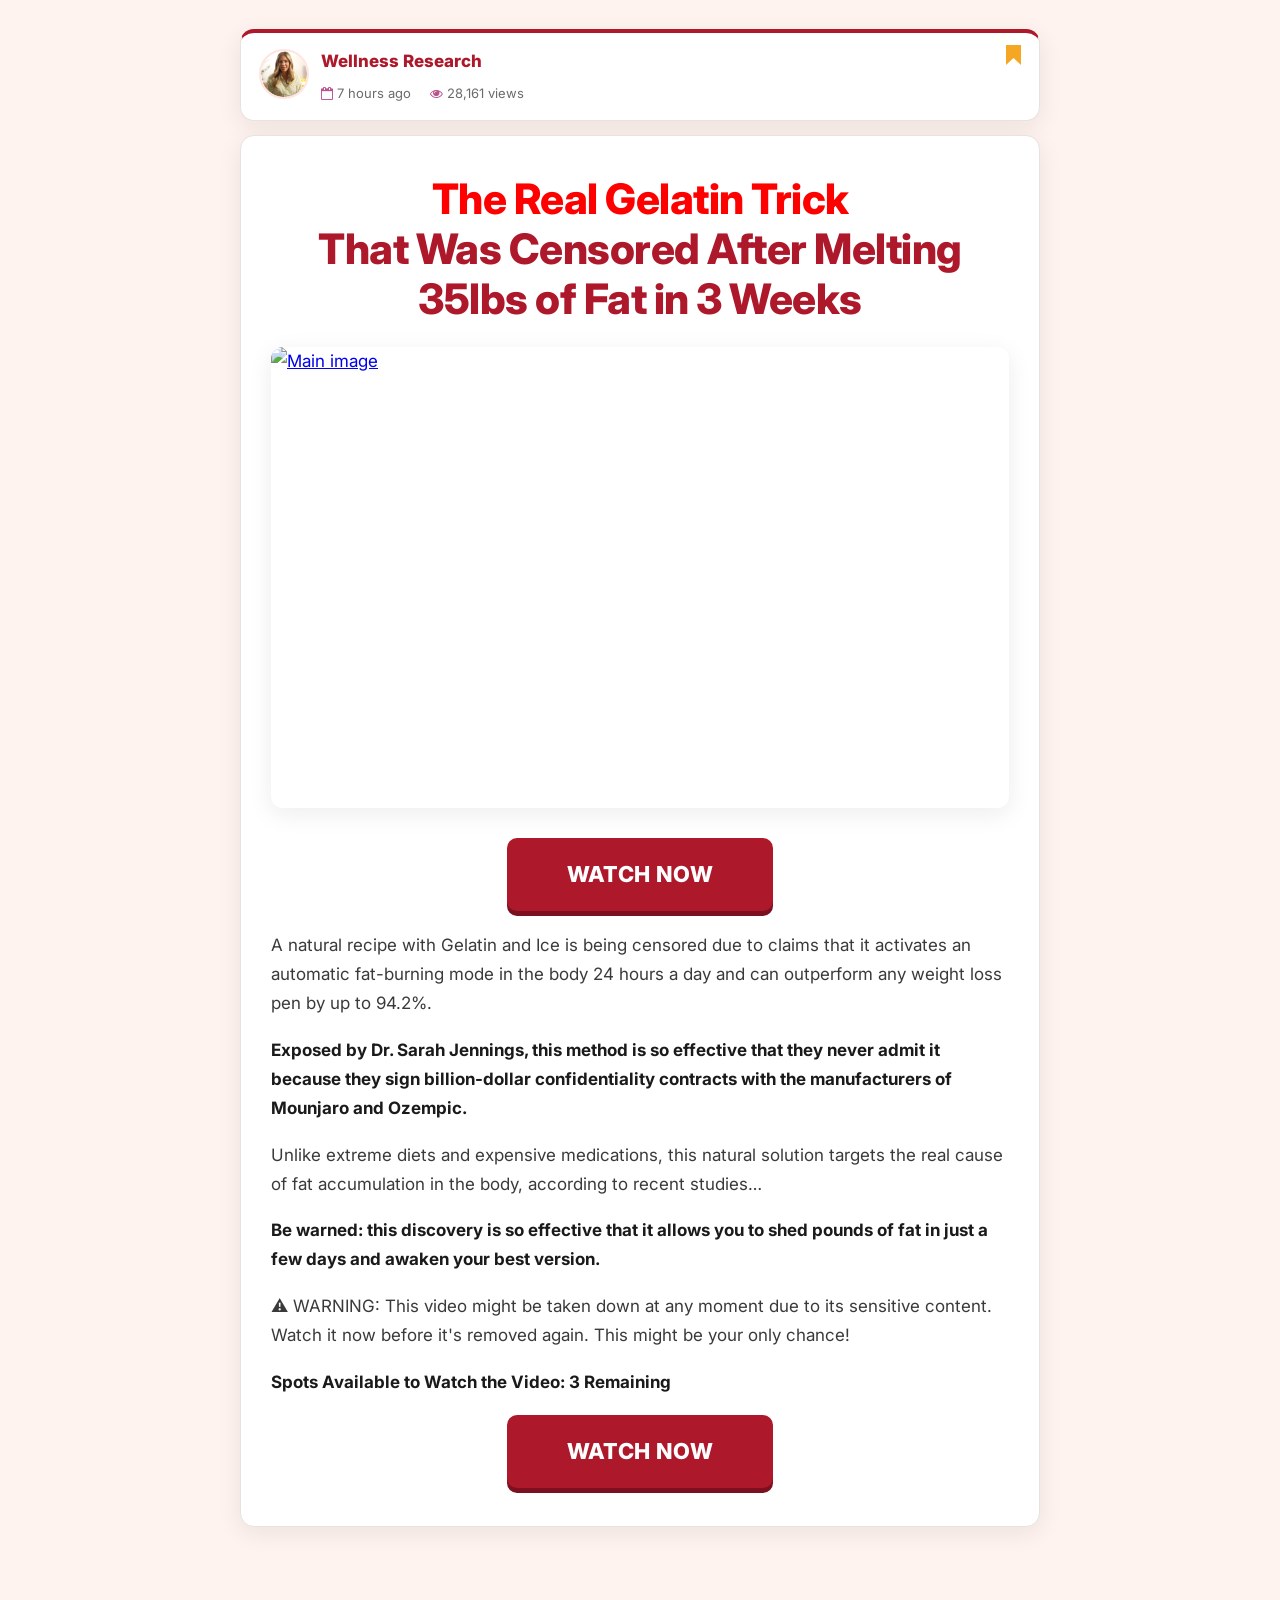
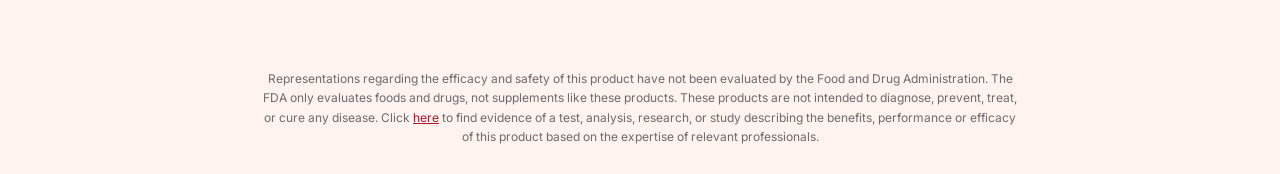
==== pvjelly/index.html @ 0e57e341 "Upload automático via Sistema de Deploy - 2026-06-06T23:41:28.749Z" ====
<!DOCTYPE html>
<html>
  <head>
    <base href="">
    <meta charset="utf-8">
    <meta http-equiv="X-UA-Compatible" content="IE=edge">
    <meta name="viewport" content="width=device-width, initial-scale=1.0">
    <meta name="robots" content="noindex,nofollow">
    <title>Wellness Research</title>
    <link rel="preconnect" href="https://fonts.googleapis.com">
    <link rel="preconnect" href="https://fonts.gstatic.com" crossorigin>
    <link href="https://fonts.googleapis.com/css2?family=Inter:wght@400;500;600;700;800;900&display=swap" rel="stylesheet">
    <link rel="stylesheet" href="css/font-awesome.min.css">
    <link rel="stylesheet" href="css/css.css">
    <link rel="stylesheet" href="css/main.css">
    <link rel="icon" type="image/x-icon" href="images/favicon.ico">
    <script src="js/jquery.min.js" type="99d7f36adf19bf9d19515530-text/javascript"></script>
  </head>
  <body>
    <div>
      <div id="adver">
        <p></p>
      </div>
      <div class="col-md-2 col-xs-4 text-right hidden-xs menu-2"></div>
      <header class="clearfix">
        <div>
          <img class="thumb" src="images/dra2.png" width="50" height="50" alt="Author avatar">
          <a class="name offlink" href="https://lp.jellythin.online/preclick">Wellness Research</a>
        </div>
        <div>
          <span class="stat1 stat first">
            <i class="fa fa-calendar-o" aria-hidden="true"></i>
            <span id="date">7 hours ago</span>
          </span>
          <span class="stat2 stat">
            <i class="fa fa-eye" aria-hidden="true"></i> 28,161 views </span>
        </div>
        <div class="advertorial">
          <img src="images/adv.png" width="15" height="20" alt="flag">
          <br>
          <span class="m-show"></span>
          <span class="m-hide"></span>
        </div>
      </header>
      <div class="content">
        <h1>
  <a class="name offlink" href="https://lp.jellythin.online/preclick" 
     style="font-size: 42px; line-height: 1.2; text-decoration: none;">
    <span style="color: red;">The Real Gelatin Trick</span><br>
    That Was Censored After Melting 35lbs of Fat in 3 Weeks
  </a>
</h1>

        <a href="https://lp.jellythin.online/preclick">
          <img class="main" alt="Main image" width="720" height="450" src="images/presellimg.gif">
<div class="watch-now-btn" style="text-align:center; margin:20px 0;"><a class="button offlink" href="https://lp.jellythin.online/preclick">Watch Now</a></div>

        </a>
        <h2></h2>
        
        <p>A natural recipe with Gelatin and Ice is being censored due to claims that it activates an automatic fat-burning mode in the body 24 hours a day and can outperform any weight loss pen by up to 94.2%.</p>

<p><strong>Exposed by Dr. Sarah Jennings, this method is so effective that they never admit it because they sign billion-dollar confidentiality contracts with the manufacturers of Mounjaro and Ozempic.</strong></p>

<p>Unlike extreme diets and expensive medications, this natural solution targets the real cause of fat accumulation in the body, according to recent studies…</p>

<p><strong>Be warned: this discovery is so effective that it allows you to shed pounds of fat in just a few days and awaken your best version.</strong></p>

<p>⚠️ WARNING: This video might be taken down at any moment due to its sensitive content. Watch it now before it's removed again. This might be your only chance!</p>

<p><b>Spots Available to Watch the Video: 3 Remaining</b></p>





          
        </ul>
        <p></p>
        <a class="button offlink" href="https://lp.jellythin.online/preclick">Watch Now</a>
      </div>
      <footer>
        <p id="footer-legal">
          
        </p>
        <br>
        <br>  <br>
        <br>
        <div id="fda">
          <p>Representations regarding the efficacy and safety of this product have not been evaluated by the Food and Drug Administration. The FDA only evaluates foods and drugs, not supplements like these products. These products are not intended to diagnose, prevent, treat, or cure any disease. Click <a href="references.html" target="_blank">here</a> to find evidence of a test, analysis, research, or study describing the benefits, performance or efficacy of this product based on the expertise of relevant professionals. </p>
        </div>
      </footer>
    </div>
    <script src="js/rocket-loader.min.js" data-cf-settings="99d7f36adf19bf9d19515530-|49" defer=""></script>
   <script type="text/javascript" src="https://lp.jellythin.online/pretrack.js?rtkcmpid=6a248a3503f59d73c4f29805"></script>
  </body>
</html>
---- pvjelly/css/css.css ----
@font-face {
  font-family: 'Cabin';
  font-style: normal;
  font-weight: 400;
  src: local('Cabin'), local('Cabin-Regular'), url(../fonts/kJXt72Gt1LyFMZcEKAAvlKCWcynf_cDxXwCLxiixG1c.woff) format('woff');
}
@font-face {
  font-family: 'Cabin';
  font-style: normal;
  font-weight: 600;
  src: local('Cabin SemiBold'), local('Cabin-SemiBold'), url(../fonts/bSicyj3YibVhVPhGZyWVI3YhjbSpvc47ee6xR_80Hnw.woff) format('woff');
}
@font-face {
  font-family: 'Cabin';
  font-style: normal;
  font-weight: 700;
  src: local('Cabin Bold'), local('Cabin-Bold'), url(../fonts/haOjnueK8Or1ztuuRtr8dnYhjbSpvc47ee6xR_80Hnw.woff) format('woff');
}
@font-face {
  font-family: 'Lato';
  font-style: normal;
  font-weight: 400;
  src: local('Lato Regular'), local('Lato-Regular'), url(../fonts/qIIYRU-oROkIk8vfvxw6QvesZW2xOQ-xsNqO47m55DA.woff) format('woff');
}
@font-face {
  font-family: 'Lato';
  font-style: normal;
  font-weight: 700;
  src: local('Lato Bold'), local('Lato-Bold'), url(../fonts/qdgUG4U09HnJwhYI-uK18wLUuEpTyoUstqEm5AMlJo4.woff) format('woff');
}
---- pvjelly/css/main.css ----
/* =========================================================================
   Presell — restyle inspired by JellyThin DTC brand
   red #AD182B · rose #CC2B4D · light pink #FFE4DF · pink-soft #FFF3F0 · mauve #BB528C
   ========================================================================= */
:root {
  --red: #AD182B;
  --rose: #CC2B4D;
  --pink: #FFE4DF;
  --pink-soft: #FFF3F0;
  --mauve: #BB528C;
  --ink: #1A1A1A;
  --muted: #6b6b6b;
  --line: #e7e3e1;
  --white: #fff;
  --font: "Inter", -apple-system, BlinkMacSystemFont, "Segoe UI", Arial, sans-serif;
  --shadow-sm: 0 1px 2px rgba(26, 26, 26, .06);
  --shadow: 0 6px 24px rgba(26, 26, 26, .08);
  --radius: 14px;
}

@font-face {
  font-family: Avenir-Book;
  src: url("../fonts/AvenirLTStd-Book.otf") format("opentype");
}

html {
  box-sizing: border-box;
  scroll-behavior: smooth;
}

*, *:before, *:after {
  box-sizing: inherit;
}

body {
  margin: 0;
  padding: 14px;
  background-color: var(--pink-soft);
  font-family: var(--font);
  color: var(--ink);
  -webkit-font-smoothing: antialiased;
  line-height: 1.5;
}

.clearfix:after {
  display: table;
  content: '';
  clear: both;
}

/* ---- Headings ---- */
h1 {
  text-align: center;
  font-family: var(--font);
  font-size: 30px;
  line-height: 1.2;
  font-weight: 900;
  letter-spacing: -.5px;
  color: var(--ink);
  margin: 0 0 22px 0;
  padding: 0;
}

h2 {
  font-family: var(--font);
  font-size: 26px;
  font-weight: 900;
  letter-spacing: -.4px;
  color: var(--ink);
  margin: 0 0 18px 0;
  padding: 0;
}

/* ---- Card containers ---- */
header,
.content {
  background: var(--white);
  border: 1px solid var(--line);
  box-shadow: var(--shadow);
  width: 100%;
  max-width: 800px;
  padding: 16px 18px;
  margin: 0 auto 14px auto;
  position: relative;
  border-radius: var(--radius);
}

header {
  border-top: 4px solid var(--red);
}

.content {
  padding: 38px 30px;
  font-family: var(--font);
  font-size: 17px;
  line-height: 1.7;
  color: #3a3a3a;
  margin-bottom: 22px;
}

.content p {
  margin: 0 0 18px 0;
}

.content strong,
.content b {
  color: var(--ink);
}

/* ---- Footer ---- */
footer {
  width: 100%;
  max-width: 800px;
  margin: 0 auto 14px auto;
  padding: 24px 18px 0 18px;
  font-family: var(--font);
  font-size: 12px;
  color: var(--muted);
  text-align: center;
}

footer span {
  font-family: var(--font);
  font-size: 13px;
  color: #AFAFAF;
}

footer span a {
  color: #AFAFAF;
  text-decoration: none;
}

footer span a:hover {
  text-decoration: underline;
}

.m-show {
  display: none;
}

/* ---- Header author row ---- */
.thumb {
  float: left;
  width: 50px;
  height: 50px;
  margin-right: 12px;
  border-radius: 50%;
  border: 2px solid var(--pink);
  object-fit: cover;
}

.main {
  display: block;
  width: 100%;
  margin-bottom: 30px;
  height: auto;
  border-radius: 12px;
  box-shadow: var(--shadow);
}

.name {
  font-family: var(--font);
  font-size: 17px;
  font-weight: 800;
  color: var(--red);
  display: block;
  text-decoration: none;
  margin-bottom: 5px;
}

.stat {
  font-family: var(--font);
  font-size: 13px;
  color: var(--muted);
  display: inline-block;
  padding-right: 15px;
}

.stat i {
  color: var(--mauve);
}

.advertorial {
  position: absolute;
  top: 12px;
  right: 18px;
  text-align: right;
  font-size: 12px;
  font-weight: 700;
  letter-spacing: 1px;
  text-transform: uppercase;
  color: var(--mauve);
}

.advertorial img {
  display: inline-block;
}

/* ---- CTA buttons (JellyThin 3D style) ---- */
.button {
  background: var(--red);
  box-shadow: 0 5px 0 #7d1020;
  font-family: var(--font);
  font-weight: 800;
  font-size: 22px;
  letter-spacing: .4px;
  text-transform: uppercase;
  color: var(--white);
  padding: 18px 60px;
  display: table;
  margin: 0 auto;
  text-decoration: none;
  border-radius: 10px;
  transition: background .2s, transform .12s, box-shadow .12s;
}

.button:hover {
  background: var(--rose);
}

.button:active {
  transform: translateY(3px);
  box-shadow: 0 2px 0 #7d1020;
}

.watch-now-btn {
  text-align: center;
  margin: 24px 0;
}

/* ---- Misc ---- */
#fda {
  font-size: 12px;
  line-height: 1.6;
  color: var(--muted);
}

#fda a {
  color: var(--red);
}

#adver p {
  text-align: center;
  margin: 0;
  padding: 0 0 15px 0;
  font-size: 12px;
  color: var(--muted);
}

/* =========================================================================
   Responsive
   ========================================================================= */
@media screen and (max-width: 500px) {
  body {
    padding: 0;
  }

  header,
  .content,
  footer {
    border-radius: 0;
  }

  .m-show {
    display: block;
  }

  .m-hide {
    display: none;
  }

  .advertorial {
    right: 12px;
  }

  .name {
    display: inline-block;
    margin-right: 5px;
  }

  .stat.first {
    padding-right: 15px;
  }

  h1, h1 a {
    font-size: 23px !important;
  }

  h2 {
    font-size: 20px;
    margin-bottom: 12px;
  }

  .main {
    margin-bottom: 14px;
  }

  .content {
    padding: 24px 18px;
    font-size: 15px;
  }

  footer {
    font-size: 12px;
  }

  .button {
    padding: 14px 40px;
    font-size: 18px;
  }
}
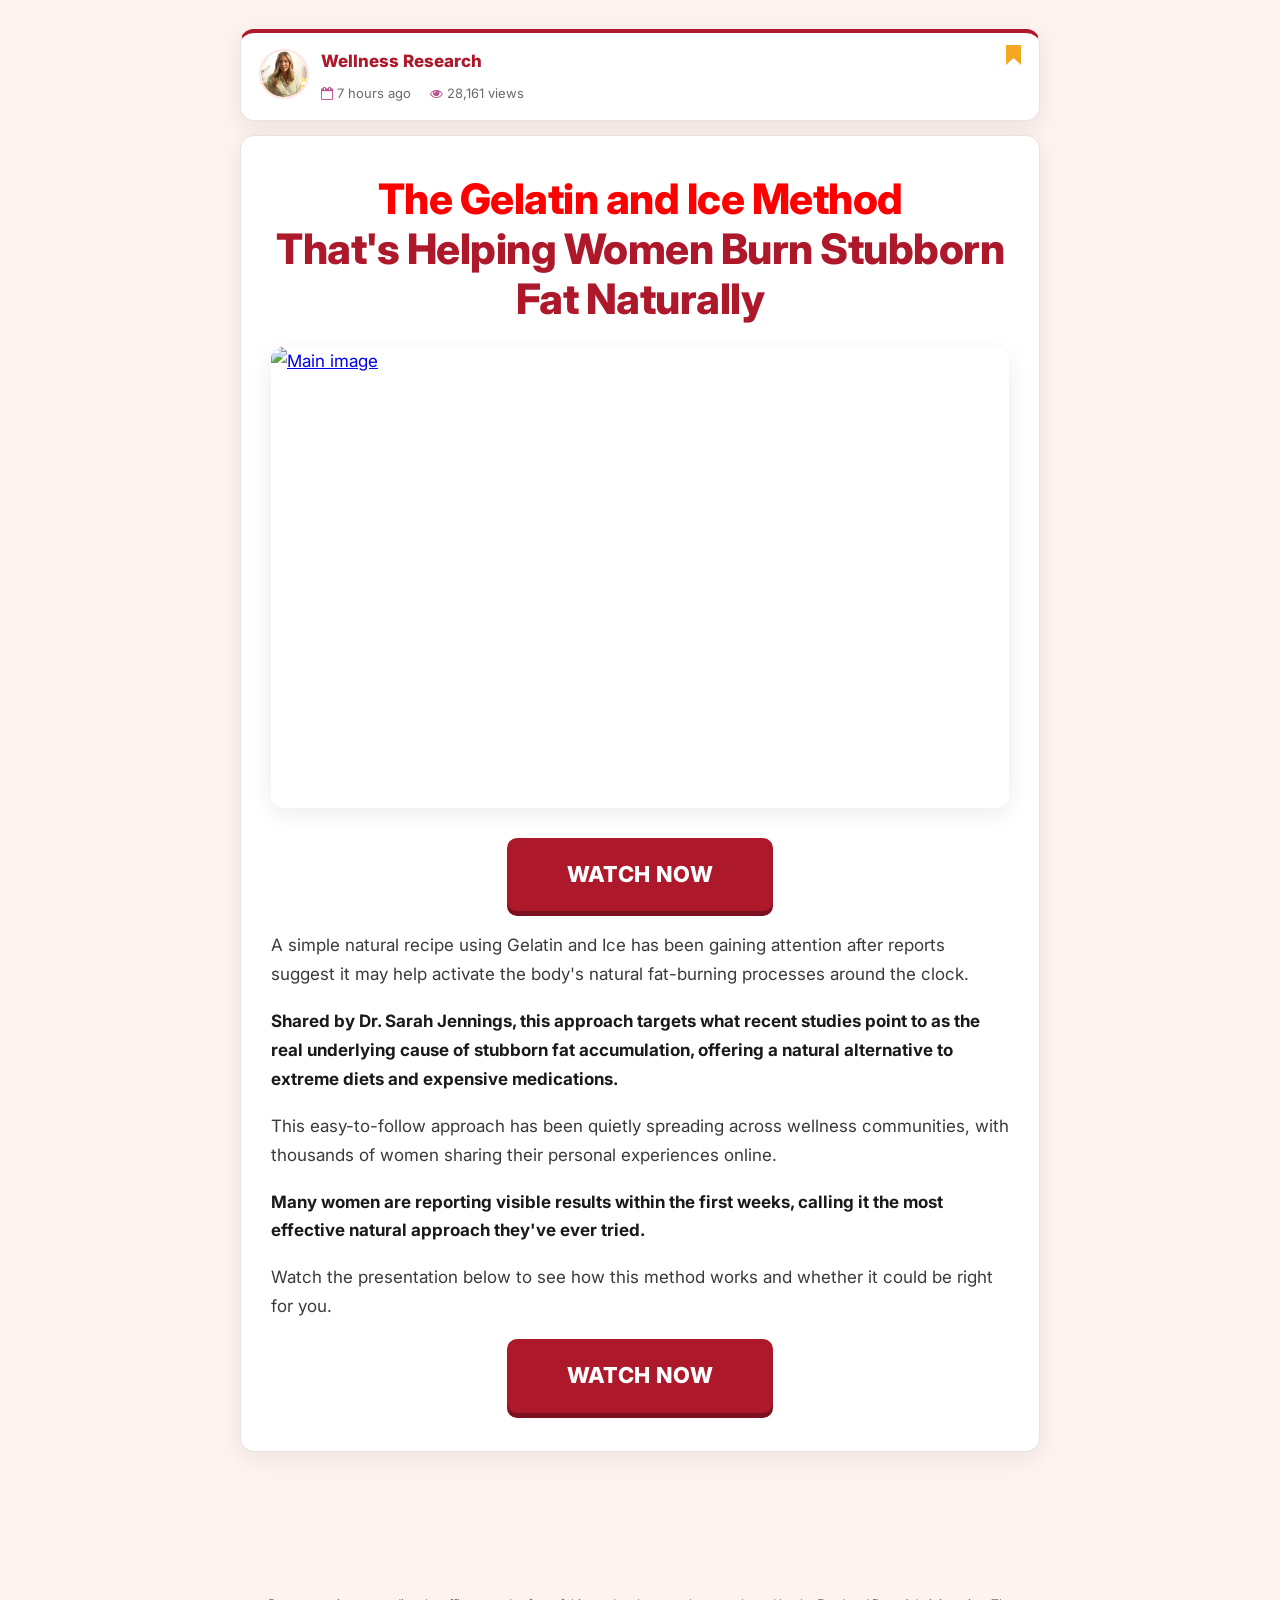
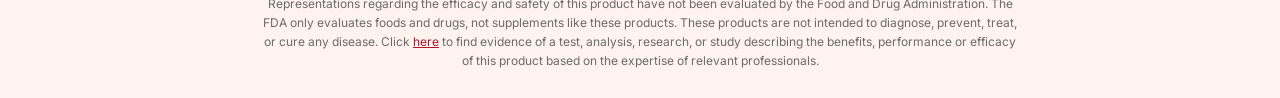
==== commit 12c9c67f: "fix: update presell copy - compliance adjustments" ====
--- a/pvjelly/index.html
+++ b/pvjelly/index.html
@@ -5,7 +5,7 @@
     <meta charset="utf-8">
     <meta http-equiv="X-UA-Compatible" content="IE=edge">
     <meta name="viewport" content="width=device-width, initial-scale=1.0">
-    <meta name="robots" content="noindex,nofollow">
+    <meta name="robots" content="index,follow">
     <title>Wellness Research</title>
     <link rel="preconnect" href="https://fonts.googleapis.com">
     <link rel="preconnect" href="https://fonts.gstatic.com" crossorigin>
@@ -46,8 +46,8 @@
         <h1>
   <a class="name offlink" href="https://lp.jellythin.online/preclick" 
      style="font-size: 42px; line-height: 1.2; text-decoration: none;">
-    <span style="color: red;">The Real Gelatin Trick</span><br>
-    That Was Censored After Melting 35lbs of Fat in 3 Weeks
+    <span style="color: red;">The Gelatin and Ice Method</span><br>
+    That's Helping Women Burn Stubborn Fat Naturally
   </a>
 </h1>
 
@@ -58,24 +58,20 @@
         </a>
         <h2></h2>
         
-        <p>A natural recipe with Gelatin and Ice is being censored due to claims that it activates an automatic fat-burning mode in the body 24 hours a day and can outperform any weight loss pen by up to 94.2%.</p>
+        <p>A simple natural recipe using Gelatin and Ice has been gaining attention after reports suggest it may help activate the body's natural fat-burning processes around the clock.</p>
 
-<p><strong>Exposed by Dr. Sarah Jennings, this method is so effective that they never admit it because they sign billion-dollar confidentiality contracts with the manufacturers of Mounjaro and Ozempic.</strong></p>
+<p><strong>Shared by Dr. Sarah Jennings, this approach targets what recent studies point to as the real underlying cause of stubborn fat accumulation, offering a natural alternative to extreme diets and expensive medications.</strong></p>
 
-<p>Unlike extreme diets and expensive medications, this natural solution targets the real cause of fat accumulation in the body, according to recent studies…</p>
+<p>This easy-to-follow approach has been quietly spreading across wellness communities, with thousands of women sharing their personal experiences online.</p>
 
-<p><strong>Be warned: this discovery is so effective that it allows you to shed pounds of fat in just a few days and awaken your best version.</strong></p>
+<p><strong>Many women are reporting visible results within the first weeks, calling it the most effective natural approach they've ever tried.</strong></p>
 
-<p>⚠️ WARNING: This video might be taken down at any moment due to its sensitive content. Watch it now before it's removed again. This might be your only chance!</p>
-
-<p><b>Spots Available to Watch the Video: 3 Remaining</b></p>
+<p>Watch the presentation below to see how this method works and whether it could be right for you.</p>
 
 
 
 
 
-          
-        </ul>
         <p></p>
         <a class="button offlink" href="https://lp.jellythin.online/preclick">Watch Now</a>
       </div>
